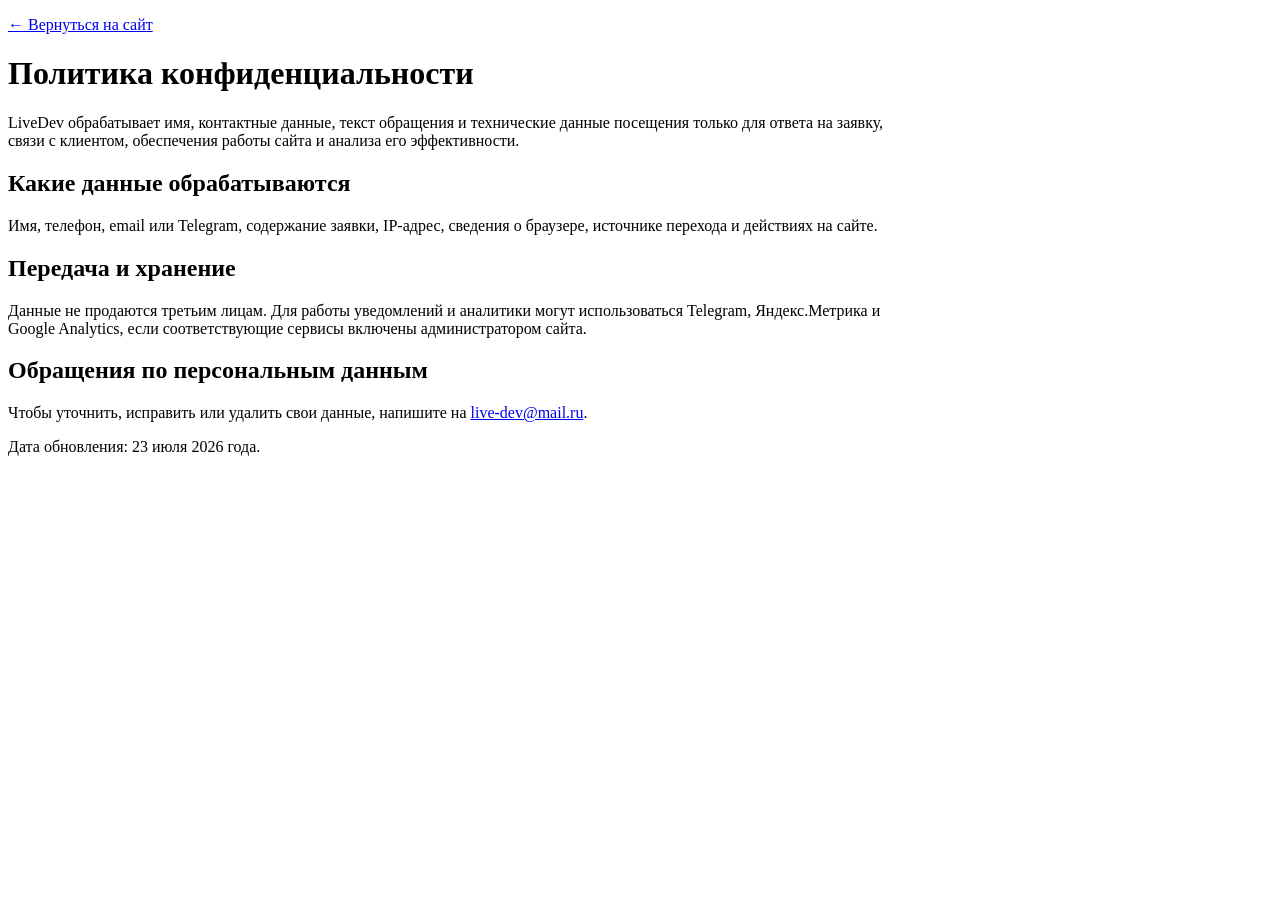
==== dev-agency-site-new/privacy.html @ 07a74f48 "Init commit" ====
<!doctype html>
<html lang="ru">
<head>
  <meta charset="UTF-8" />
  <meta name="viewport" content="width=device-width, initial-scale=1" />
  <meta name="robots" content="index,follow" />
  <link rel="canonical" href="https://live-dev.by/privacy/" />
  <link rel="stylesheet" href="/assets/styles.css?v=20260723t" />
  <title>Политика конфиденциальности — LiveDev</title>
</head>
<body>
  <main class="section"><div class="container" style="max-width:900px">
    <p><a href="/">← Вернуться на сайт</a></p>
    <h1>Политика конфиденциальности</h1>
    <p>LiveDev обрабатывает имя, контактные данные, текст обращения и технические данные посещения только для ответа на заявку, связи с клиентом, обеспечения работы сайта и анализа его эффективности.</p>
    <h2>Какие данные обрабатываются</h2>
    <p>Имя, телефон, email или Telegram, содержание заявки, IP-адрес, сведения о браузере, источнике перехода и действиях на сайте.</p>
    <h2>Передача и хранение</h2>
    <p>Данные не продаются третьим лицам. Для работы уведомлений и аналитики могут использоваться Telegram, Яндекс.Метрика и Google Analytics, если соответствующие сервисы включены администратором сайта.</p>
    <h2>Обращения по персональным данным</h2>
    <p>Чтобы уточнить, исправить или удалить свои данные, напишите на <a href="mailto:live-dev@mail.ru">live-dev@mail.ru</a>.</p>
    <p>Дата обновления: 23 июля 2026 года.</p>
  </div></main>
</body>
</html>
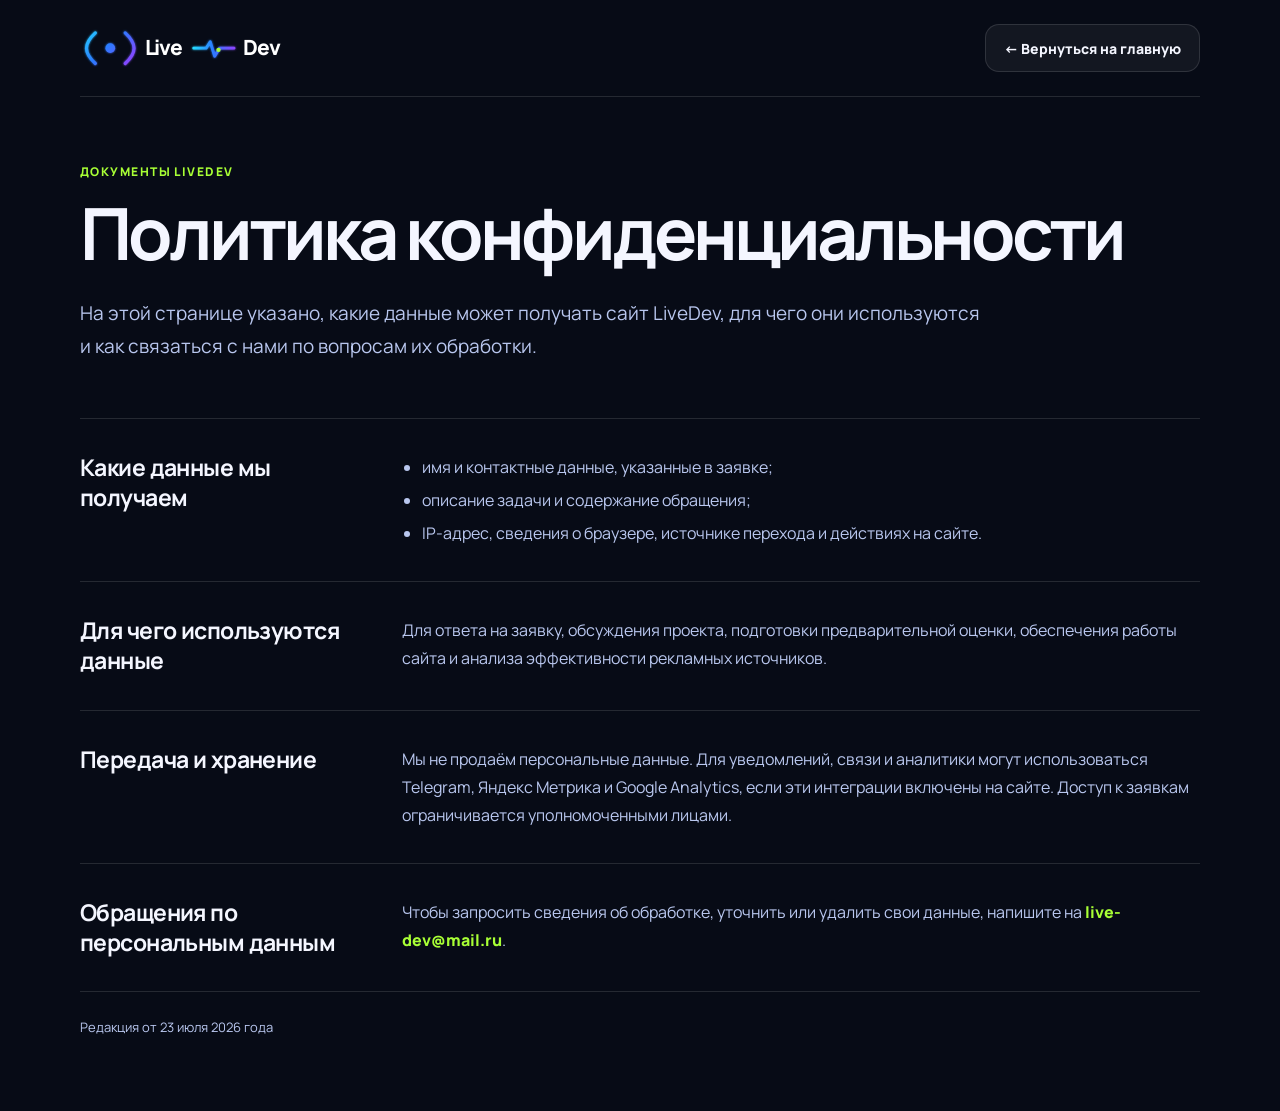
==== commit d776b6cd: "Init commit" ====
--- a/dev-agency-site-new/privacy.html
+++ b/dev-agency-site-new/privacy.html
@@ -1,25 +1,98 @@
 <!doctype html>
-<html lang="ru">
+<html lang="ru" data-theme="dark">
 <head>
   <meta charset="UTF-8" />
   <meta name="viewport" content="width=device-width, initial-scale=1" />
-  <meta name="robots" content="index,follow" />
+  <script>
+    try {
+      var theme = localStorage.getItem('livedev-theme') || 'dark';
+      if (!['dark', 'light', 'ocean'].includes(theme)) theme = 'dark';
+      document.documentElement.setAttribute('data-theme', theme);
+    } catch (e) {}
+  </script>
+  <meta name="robots" content="noindex,follow" />
+  <meta name="description" content="Политика обработки персональных данных на сайте LiveDev." />
   <link rel="canonical" href="https://live-dev.by/privacy/" />
-  <link rel="stylesheet" href="/assets/styles.css?v=20260723t" />
   <title>Политика конфиденциальности — LiveDev</title>
+  <link rel="preconnect" href="https://fonts.googleapis.com" />
+  <link rel="preconnect" href="https://fonts.gstatic.com" crossorigin />
+  <link rel="stylesheet" href="https://fonts.googleapis.com/css2?family=Manrope:wght@400;600;700;800&display=swap" />
+  <style>
+    :root{--page-bg:#070b16;--text:#f4f6ff;--text-body:#b9c7ef;--line:rgba(255,255,255,.12);--surface:rgba(255,255,255,.05);--accent:#a8ff35;--logo-text:#fff;--logo-spark:#a8ff35}
+    [data-theme="light"]{--page-bg:#edf2fc;--text:#0a0f1e;--text-body:#3e4d70;--line:rgba(10,15,30,.14);--surface:rgba(255,255,255,.72);--accent:#3a7a00;--logo-text:#0a0f1e;--logo-spark:#4a9e00}
+    [data-theme="ocean"]{--page-bg:#061520;--text:#e8f8ff;--text-body:#a8d4e8;--line:#1e4a62;--surface:rgba(39,184,255,.05);--accent:#3dffe0;--logo-text:#e8f8ff;--logo-spark:#3dffe0}
+    *{box-sizing:border-box}
+    html{background:var(--page-bg)}
+    body{margin:0;background:var(--page-bg);color:var(--text);font-family:Manrope,system-ui,-apple-system,"Segoe UI",Arial,sans-serif;transition:background .2s,color .2s}
+    .page{width:min(1120px,calc(100% - 48px));margin:0 auto;padding:24px 0 72px}
+    .header{display:flex;align-items:center;justify-content:space-between;gap:24px;padding-bottom:24px;border-bottom:1px solid var(--line)}
+    .logo{display:block;width:250px;max-width:45vw;text-decoration:none}
+    .logo svg{display:block;width:100%;height:auto}
+    .back{display:inline-flex;align-items:center;justify-content:center;min-height:48px;padding:0 18px;border:1px solid var(--line);border-radius:14px;background:var(--surface);color:var(--text);text-decoration:none;font-size:14px;font-weight:800}
+    .back:hover{border-color:var(--accent)}
+    .document{padding-top:64px}
+    .eyebrow{margin:0 0 14px;color:var(--accent);font-size:12px;font-weight:800;letter-spacing:.12em;text-transform:uppercase}
+    h1{margin:0 0 26px;max-width:none;font-size:clamp(42px,6vw,72px);line-height:1.04;letter-spacing:-.055em;color:var(--text);overflow-wrap:normal;word-break:normal}
+    .intro{max-width:900px;margin:0 0 56px;color:var(--text-body);font-size:19px;line-height:1.7}
+    .section{display:grid;grid-template-columns:270px minmax(0,1fr);gap:52px;padding:34px 0;border-top:1px solid var(--line)}
+    h2{margin:0;font-size:23px;line-height:1.3;letter-spacing:-.025em;color:var(--text)}
+    p,ul{margin:0;color:var(--text-body);font-size:16px;line-height:1.75}
+    ul{padding-left:20px}
+    li+li{margin-top:5px}
+    .contact-link{color:var(--accent);font-weight:800;text-decoration:none}
+    .contact-link:hover{text-decoration:underline}
+    .updated{padding-top:24px;border-top:1px solid var(--line);color:var(--text-body);font-size:13px}
+    @media(max-width:720px){.page{width:min(100% - 30px,1120px);padding-top:14px}.header{align-items:center}.logo{width:190px}.back{min-height:44px;padding:0 13px;font-size:13px}.document{padding-top:42px}h1{font-size:clamp(38px,11vw,56px);letter-spacing:-.045em;overflow-wrap:anywhere}.intro{margin-bottom:40px;font-size:17px}.section{grid-template-columns:1fr;gap:12px;padding:28px 0}}
+    @media(max-width:430px){.logo{width:155px}.back{font-size:0}.back:after{content:'← На главную';font-size:13px}}
+  </style>
 </head>
 <body>
-  <main class="section"><div class="container" style="max-width:900px">
-    <p><a href="/">← Вернуться на сайт</a></p>
-    <h1>Политика конфиденциальности</h1>
-    <p>LiveDev обрабатывает имя, контактные данные, текст обращения и технические данные посещения только для ответа на заявку, связи с клиентом, обеспечения работы сайта и анализа его эффективности.</p>
-    <h2>Какие данные обрабатываются</h2>
-    <p>Имя, телефон, email или Telegram, содержание заявки, IP-адрес, сведения о браузере, источнике перехода и действиях на сайте.</p>
-    <h2>Передача и хранение</h2>
-    <p>Данные не продаются третьим лицам. Для работы уведомлений и аналитики могут использоваться Telegram, Яндекс.Метрика и Google Analytics, если соответствующие сервисы включены администратором сайта.</p>
-    <h2>Обращения по персональным данным</h2>
-    <p>Чтобы уточнить, исправить или удалить свои данные, напишите на <a href="mailto:live-dev@mail.ru">live-dev@mail.ru</a>.</p>
-    <p>Дата обновления: 23 июля 2026 года.</p>
-  </div></main>
+  <main class="page">
+    <header class="header">
+      <a class="logo" href="/" aria-label="LiveDev — главная">
+        <svg viewBox="0 0 620 120" xmlns="http://www.w3.org/2000/svg" role="img" aria-label="LiveDev">
+          <defs>
+            <linearGradient id="privacyLogoMark" x1="20" y1="0" x2="120" y2="100" gradientUnits="userSpaceOnUse"><stop stop-color="#25D9FF"/><stop offset=".52" stop-color="#2C7BFF"/><stop offset="1" stop-color="#8A45FF"/></linearGradient>
+            <linearGradient id="privacyLogoPulse" x1="282" y1="60" x2="382" y2="60" gradientUnits="userSpaceOnUse"><stop stop-color="#25D9FF"/><stop offset=".48" stop-color="#2C7BFF"/><stop offset="1" stop-color="#8A45FF"/></linearGradient>
+            <filter id="privacyLogoGlow" x="-40%" y="-80%" width="180%" height="260%"><feGaussianBlur stdDeviation="3" result="b"/><feMerge><feMergeNode in="b"/><feMergeNode in="SourceGraphic"/></feMerge></filter>
+          </defs>
+          <g filter="url(#privacyLogoGlow)"><path d="M38 22C23 36 16 50 16 60C16 70 23 84 38 98" stroke="url(#privacyLogoMark)" stroke-width="8" stroke-linecap="round" fill="none"/><path d="M112 22C127 36 134 50 134 60C134 70 127 84 112 98" stroke="url(#privacyLogoMark)" stroke-width="8" stroke-linecap="round" fill="none"/><circle cx="75" cy="60" r="12" fill="url(#privacyLogoMark)"/></g>
+          <text x="160" y="78" fill="var(--logo-text)" font-size="52" font-weight="800" letter-spacing="-2.6" font-family="Manrope,Arial,sans-serif">Live</text>
+          <path d="M282 60H313L323 44L334 80L346 60H382" stroke="url(#privacyLogoPulse)" stroke-width="7" stroke-linecap="round" stroke-linejoin="round" fill="none" filter="url(#privacyLogoGlow)"/>
+          <circle r="5.5" fill="var(--logo-spark)"><animateMotion dur="2.4s" repeatCount="indefinite" path="M282 60H313L323 44L334 80L346 60H382"/></circle>
+          <text x="405" y="78" fill="var(--logo-text)" font-size="52" font-weight="800" letter-spacing="-2.6" font-family="Manrope,Arial,sans-serif">Dev</text>
+        </svg>
+      </a>
+      <a class="back" href="/">← Вернуться на главную</a>
+    </header>
+
+    <article class="document">
+      <p class="eyebrow">Документы LiveDev</p>
+      <h1>Политика конфиденциальности</h1>
+      <p class="intro">На этой странице указано, какие данные может получать сайт LiveDev, для чего они используются и как связаться с нами по вопросам их обработки.</p>
+
+      <section class="section">
+        <h2>Какие данные мы получаем</h2>
+        <ul><li>имя и контактные данные, указанные в заявке;</li><li>описание задачи и содержание обращения;</li><li>IP-адрес, сведения о браузере, источнике перехода и действиях на сайте.</li></ul>
+      </section>
+
+      <section class="section">
+        <h2>Для чего используются данные</h2>
+        <p>Для ответа на заявку, обсуждения проекта, подготовки предварительной оценки, обеспечения работы сайта и анализа эффективности рекламных источников.</p>
+      </section>
+
+      <section class="section">
+        <h2>Передача и хранение</h2>
+        <p>Мы не продаём персональные данные. Для уведомлений, связи и аналитики могут использоваться Telegram, Яндекс Метрика и Google Analytics, если эти интеграции включены на сайте. Доступ к заявкам ограничивается уполномоченными лицами.</p>
+      </section>
+
+      <section class="section">
+        <h2>Обращения по персональным данным</h2>
+        <p>Чтобы запросить сведения об обработке, уточнить или удалить свои данные, напишите на <a class="contact-link" href="mailto:live-dev@mail.ru">live-dev@mail.ru</a>.</p>
+      </section>
+
+      <p class="updated">Редакция от 23 июля 2026 года</p>
+    </article>
+  </main>
 </body>
 </html>
